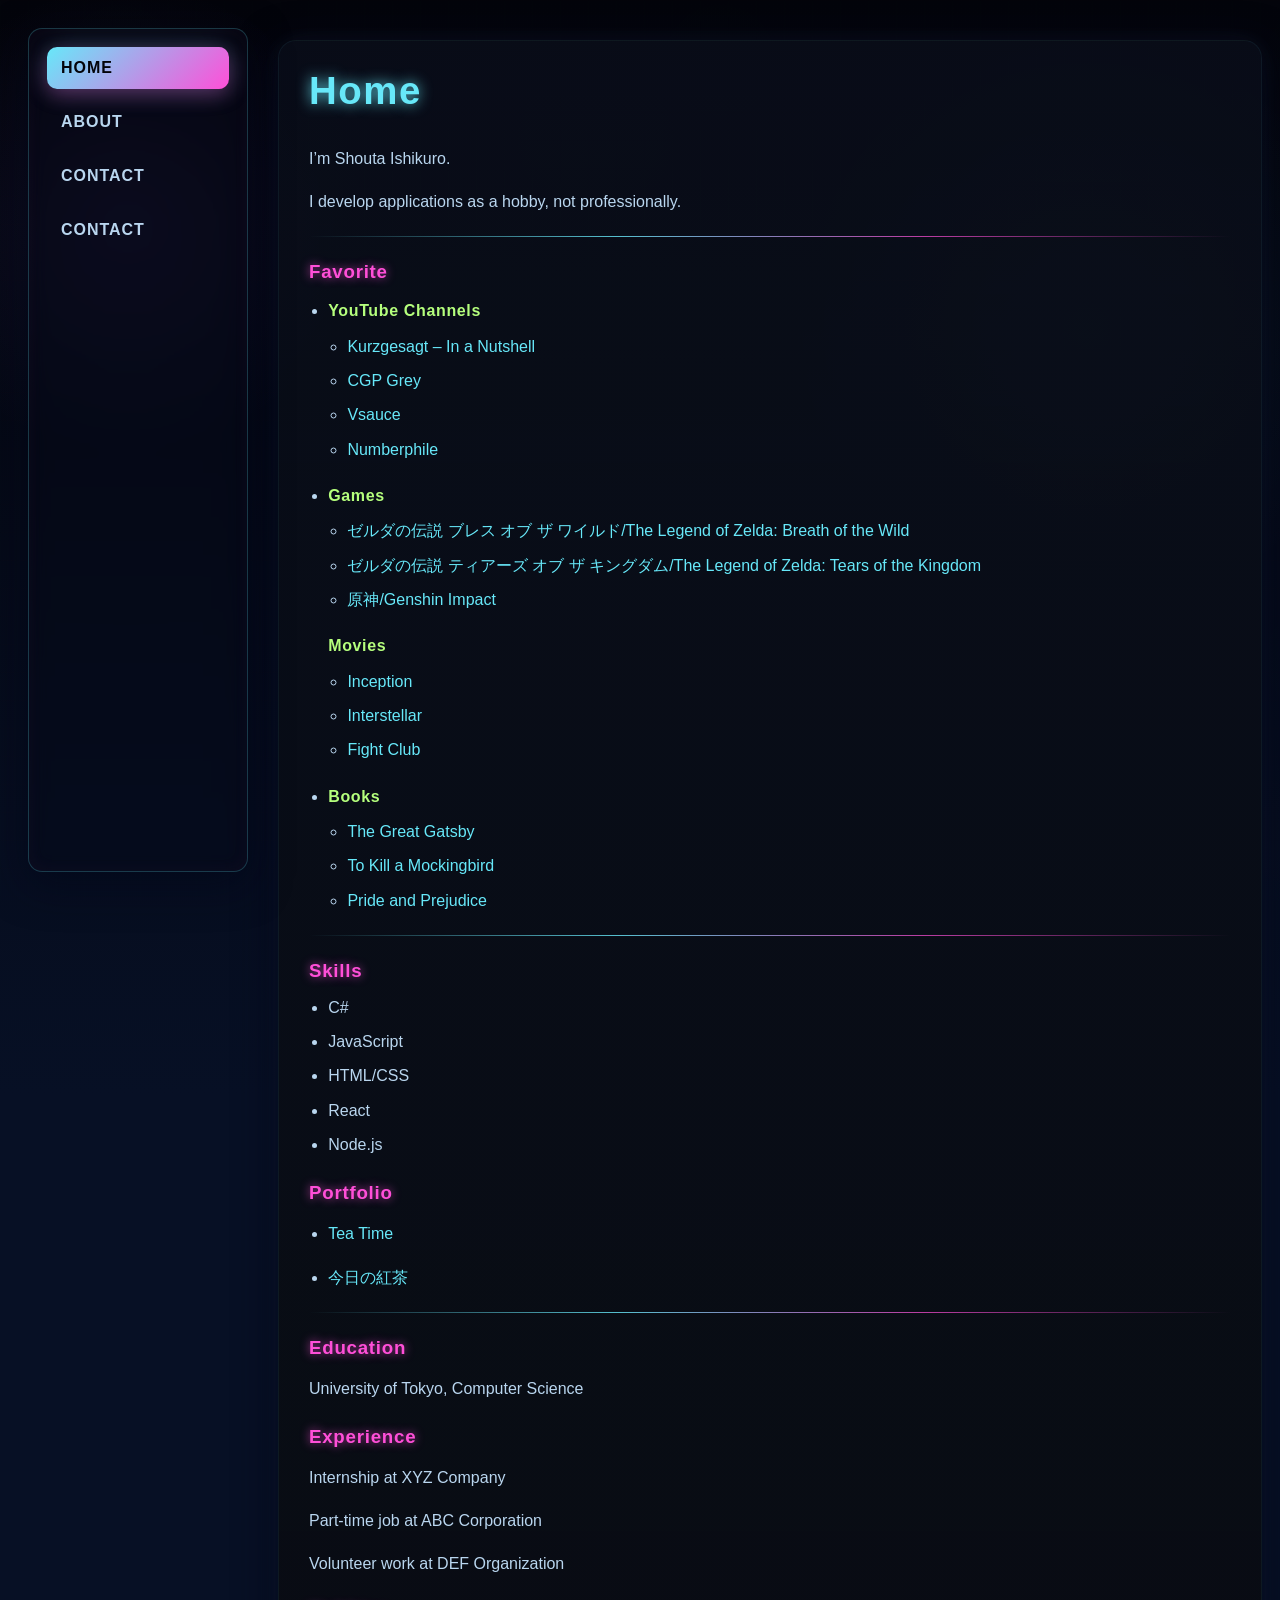
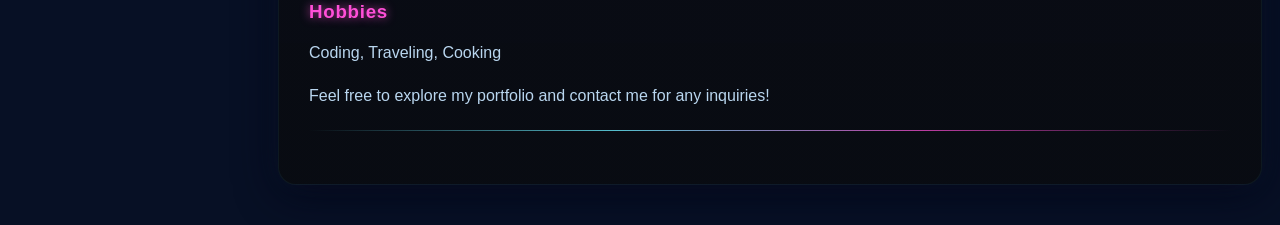
==== index.html @ 8cbec2af "add a" ====
<!DOCTYPE html>
<html lang="ja">

<head>
  <meta charset="UTF-8">
  <meta name="viewport" content="width=device-width, initial-scale=1">
  <title>Vanilla JS SPA</title>
  <link rel="stylesheet" href="styles.css">
</head>

<body>
  <nav>
    <a href="#home" id="link-home">Home</a>
    <a href="#about" id="link-about">About</a>
    <a href="#contact" id="link-contact">Contact</a>
    <a href="./cyberpunk" id="link-contact">Contact</a>
  </nav>
  <div id="app"></div>
  <script>
    // ページごとのコンテンツ定義
    const homeContent = `
    <h2>Home</h2>
    <p>I’m Shouta Ishikuro.</p>
    <p>I develop applications as a hobby, not professionally.</p>
    <hr>
    <h3>Favorite</h3>
    <ul>
      <li>
    <h4>YouTube Channels</h4>
    <ul>
      <li><a href="https://www.youtube.com/channel/UCXuqSBlHAE6Xw-yeJA0Tunw">Kurzgesagt – In a Nutshell</a></li>
      <li><a href="https://www.youtube.com/user/CGPGrey">CGP Grey</a></li>
      <li><a href="https://www.youtube.com/user/Vsauce">Vsauce</a></li>
      <li><a href="https://www.youtube.com/user/Numberphile">Numberphile</a></li>
    </ul>
    </li>
    <li>
    <h4>Games</h4>
    <ul>
      <li><a href="https://www.nintendo.co.jp/switch/av5ja/index.html">ゼルダの伝説 ブレス オブ ザ ワイルド/The Legend of Zelda: Breath of the Wild</a></li>
      <li><a href="https://www.nintendo.co.jp/switch/av5ja/index.html">ゼルダの伝説 ティアーズ オブ ザ キングダム/The Legend of Zelda: Tears of the Kingdom</a></li>
      <li><a href="https://genshin.hoyoverse.com">原神/Genshin Impact</a></li>
    </ul>
    </li>
    <h4>Movies</h4>
    <ul>
      <li><a href="https://www.imdb.com/title/tt1375666/">Inception</a></li>
      <li><a href="https://www.imdb.com/title/tt0816692/">Interstellar</a></li>
      <li><a href="https://www.imdb.com/title/tt0137523/">Fight Club</a></li>  
    </ul>
    </li>
    <li>
    <h4>Books</h4>
    <ul>
      <li><a href="https://www.goodreads.com/book/show/4671.The_Great_Gatsby">The Great Gatsby</a></li>
      <li><a href="https://www.goodreads.com/book/show/2657.To_Kill_a_Mockingbird">To Kill a Mockingbird</a></li>
      <li><a href="https://www.goodreads.com/book/show/1885.Pride_and_Prejudice">Pride and Prejudice</a></li>
    </ul>
    </li>
    </ul>
    <hr>
    <h3>Skills</h3>
    <ul>
      <li>C#</li>
      <li>JavaScript</li>
      <li>HTML/CSS</li>
      <li>React</li>
      <li>Node.js</li>
      </ul>

    <h3>Portfolio</h3>
    <ul>
      <li><p><a href="https://shota1496.github.io/teatime/">Tea Time</a></p></li>
    <li><p><a href="https://script.google.com/macros/s/AKfycbxkWmOO2CCZWPg2HkZb6D73mqzwtwuCRVFu-wHGIav3q9vxldm5Qk-zoHGo-ZDUVIit3A/exec">今日の紅茶</a></p></li>
    </ul>

      
      <hr>
      <h3>Education</h3>
    <p>University of Tokyo, Computer Science</p>
    <h3>Experience</h3>
    <p>Internship at XYZ Company</p>
    <p>Part-time job at ABC Corporation</p>
    <p>Volunteer work at DEF Organization</p>
    <h3>Hobbies</h3>
    <p>Coding, Traveling, Cooking</p>
    <p>Feel free to explore my portfolio and contact me for any inquiries!</p>
    <hr>
      `;
    const routes = {
      home: homeContent,
      about: "<h2>About</h2><p>This is a simple Single Page Application (SPA) built with vanilla JavaScript. It demonstrates basic routing and dynamic content rendering without using any frameworks.</p>",
      contact: "<h2>Contact</h2><p><a href=\"mailto:shota_ishikuro@outlook.com\">Contact us</a></p>",
    };

    // ページ描画関数
    function renderPage() {
      const hash = location.hash.replace("#", "") || "home"; // デフォルトはhome
      const app = document.getElementById("app");

      // コンテンツ描画
      app.innerHTML = routes[hash] || "<h2>404</h2><p>Page not found</p>";

      // ナビゲーションのアクティブ表示
      document.querySelectorAll("nav a").forEach(a => {
        a.classList.toggle("active", a.getAttribute("href") === "#" + hash);
      });
    }

    // ハッシュ変更時にページ更新
    window.addEventListener("hashchange", renderPage);

    // 初期表示
    renderPage();
  </script>
</body>
</html>
---- styles.css ----
:root {
  --bg-1: #03040a;
  --bg-2: #071025;
  --panel: rgba(15, 23, 42, 0.7);
  --panel-strong: rgba(10, 14, 26, 0.9);
  --cyan: #67e8f9;
  --pink: #ff4fd8;
  --purple: #8b5cf6;
  --lime: #b5ff7d;
  --text: #e5f4ff;
  --muted: #b9d6ef;
  --border: rgba(103, 232, 249, 0.22);
  --shadow-cyan: rgba(103, 232, 249, 0.5);
  --shadow-pink: rgba(255, 79, 216, 0.5);
}

* {
  box-sizing: border-box;
}

html {
  scroll-behavior: smooth;
}

/* layout: make body a horizontal flex container so nav sits vertically on the left */
body {
  margin: 0;
  min-height: 100vh;
  font-family: Inter, "Segoe UI", sans-serif;
  color: var(--text);
  background:
    radial-gradient(circle at 10% 12%, rgba(139, 92, 246, 0.08), transparent 12%),
    radial-gradient(circle at 85% 18%, rgba(103, 232, 249, 0.06), transparent 16%),
    linear-gradient(180deg, var(--bg-1) 0%, var(--bg-2) 60%);
  display: flex;
  flex-direction: row; /* <-- vertical nav on left, content on right */
  justify-content: center;
  align-items: flex-start;
  gap: 28px; /* space between nav and content */
  padding: 40px 18px;
  position: relative;
  overflow: visible;
}

/* subtle futuristic grid overlay */
body::after {
  content: "";
  position: fixed;
  inset: 0;
  pointer-events: none;
  mix-blend-mode: overlay;
  opacity: 0.12; /* subtle */
  background-image:
    linear-gradient(transparent 0.98px, rgba(103,232,249,0.06) 0.98px),
    linear-gradient(90deg, transparent 0.98px, rgba(255,79,216,0.035) 0.98px),
    radial-gradient(circle at 20% 10%, rgba(103,232,249,0.04), transparent 8%),
    radial-gradient(circle at 85% 20%, rgba(255,79,216,0.03), transparent 10%);
  background-size: 28px 28px, 28px 28px, 600px 600px, 700px 700px;
  filter: blur(0.6px) saturate(120%);
  transform: translateZ(0);
}

/* a faint animated scanline for life */
@keyframes scan {
  0% { background-position: 0% 0%, 0% 0%, 0% 0%, 0% 0%; }
  50% { background-position: -10px -10px, 8px 6px, 2px 1px, -3px 3px; }
  100% { background-position: 0% 0%, 0% 0%, 0% 0%, 0% 0%; }
}

body::before {
  content: "";
  position: fixed;
  inset: 0;
  pointer-events: none;
  opacity: 0.06;
  background-image: linear-gradient(0deg, rgba(255,255,255,0.02) 1px, transparent 1px);
  background-size: 100% 24px;
  animation: scan 8s linear infinite;
}

/* NAV: fixed vertical sidebar */
nav {
  position: fixed;       /* stay visible while scrolling */
  left: 28px;
  top: 28px;
  z-index: 50;
  display: flex;
  flex-direction: column; /* vertical links */
  align-items: stretch;
  gap: 12px;
  width: 220px; /* fixed sidebar width */
  max-width: 28vw;
  height: calc(100vh - 56px);
  padding: 18px;
  border: 1px solid var(--border);
  border-radius: 14px;
  background: rgba(7, 11, 20, 0.45);
  box-shadow: 0 12px 40px rgba(2,6,23,0.6), inset 0 0 18px rgba(255, 79, 216, 0.04);
  backdrop-filter: blur(10px) saturate(120%);
  overflow: auto;
}

nav a {
  position: relative;
  display: inline-flex;
  align-items: center;
  justify-content: flex-start; /* left-align label */
  gap: 10px;
  width: 100%;
  padding: 12px 14px;
  text-decoration: none;
  color: var(--muted);
  font-weight: 700;
  letter-spacing: 0.06em;
  text-transform: uppercase;
  border-radius: 10px;
  transition: all 0.18s ease;
}

nav a:hover {
  color: var(--text);
  text-shadow: 0 0 10px rgba(103, 232, 249, 0.9);
  transform: translateY(-2px);
  box-shadow: 0 10px 30px rgba(2,6,23,0.6), 0 0 18px rgba(103,232,249,0.06);
}

nav a.active {
  color: var(--bg-1);
  background: linear-gradient(135deg, var(--cyan), var(--pink));
  box-shadow: 0 6px 20px rgba(255, 79, 216, 0.28), 0 0 28px rgba(103, 232, 249, 0.22);
}

/* main content area: offset to the right of fixed sidebar */
#app {
  flex: 1 1 680px; /* grow to fill remaining space */
  width: min(980px, 100%);
  margin: 0; /* controlled by left offset instead */
  padding: 28px 30px 32px;
  border: 1px solid rgba(103,232,249,0.06);
  border-radius: 18px;
  background: linear-gradient(180deg, rgba(10, 14, 26, 0.84), rgba(9, 12, 18, 0.96));
  box-shadow:
    0 8px 40px rgba(2, 6, 23, 0.9),
    0 0 22px rgba(103, 232, 249, 0.06),
    0 0 28px rgba(255, 79, 216, 0.04);
  position: relative;
  z-index: 2;
  margin-left: 260px; /* nav width (220) + gap/breathing room */
}

h2, h3, h4 {
  margin-top: 0;
  letter-spacing: 0.04em;
}

h2 {
  color: var(--cyan);
  text-shadow: 0 0 14px rgba(103, 232, 249, 0.9);
  font-size: clamp(1.8rem, 3vw, 2.5rem);
}

h3 {
  color: var(--pink);
  margin-top: 1.5rem;
  margin-bottom: 0.75rem;
  text-shadow: 0 0 10px rgba(255, 79, 216, 0.7);
}

h4 {
  color: var(--lime);
  margin: 0.9rem 0 0.5rem;
}

p, li, ul {
  color: var(--muted);
  line-height: 1.7;
}

ul {
  padding-left: 1.2rem;
  margin: 0.5rem 0 1.2rem;
}

li {
  margin-bottom: 0.45rem;
}

hr {
  height: 1px;
  border: none;
  background: linear-gradient(90deg, transparent, rgba(103, 232, 249, 0.9), rgba(255, 79, 216, 0.8), transparent);
  margin: 1.3rem 0;
  opacity: 0.9;
}

a {
  color: var(--cyan);
  text-decoration: none;
  transition: color 0.2s ease, text-shadow 0.2s ease;
}

a:hover {
  color: var(--pink);
  text-shadow: 0 0 10px rgba(255, 79, 216, 0.7);
}

#app > p:first-of-type {
  margin-top: 0.25rem;
}

/* responsive: stack nav above content on small screens and disable fixed positioning */
@media (max-width: 880px) {
  body {
    flex-direction: column;
    align-items: center;
    padding: 24px 12px;
  }

  nav {
    position: static; /* disable fixed sidebar on small screens */
    top: auto;
    left: auto;
    height: auto;
    width: min(980px, 100%);
    flex-direction: row; /* horizontal pill nav for small screens */
    align-items: center;
    justify-content: center;
    border-radius: 999px;
    padding: 10px 14px;
    margin-bottom: 18px;
    max-width: 980px;
  }

  nav a { justify-content: center; min-width: 72px; padding: 9px 12px; }

  #app { width: min(980px, 100%); padding: 22px 18px 24px; border-radius: 16px; margin-left: 0; }
}
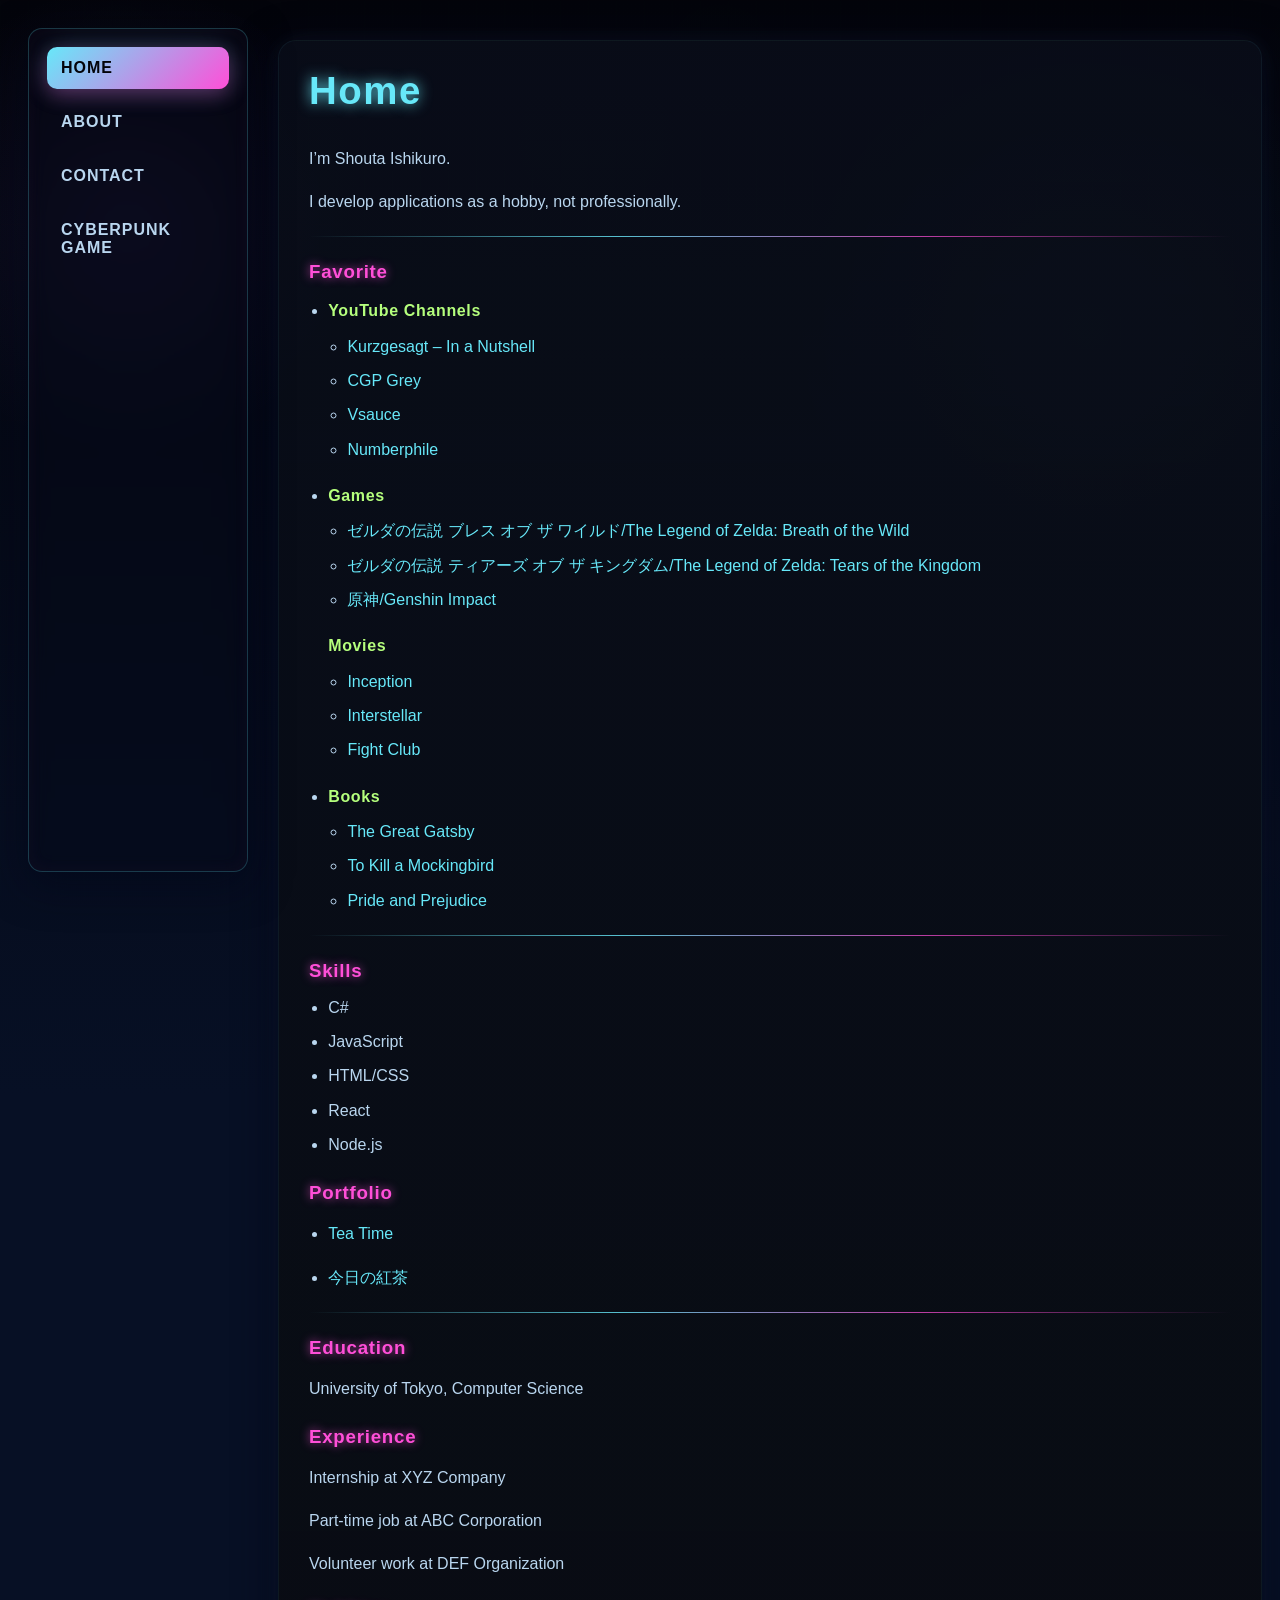
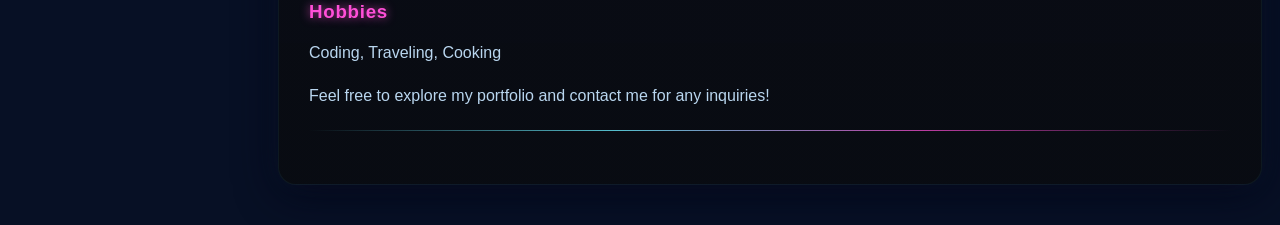
==== commit bf5aaee2: "change content" ====
--- a/index.html
+++ b/index.html
@@ -13,7 +13,7 @@
     <a href="#home" id="link-home">Home</a>
     <a href="#about" id="link-about">About</a>
     <a href="#contact" id="link-contact">Contact</a>
-    <a href="./cyberpunk" id="link-contact">Contact</a>
+    <a href="./cyberpunk">Cyberpunk Game</a>
   </nav>
   <div id="app"></div>
   <script>
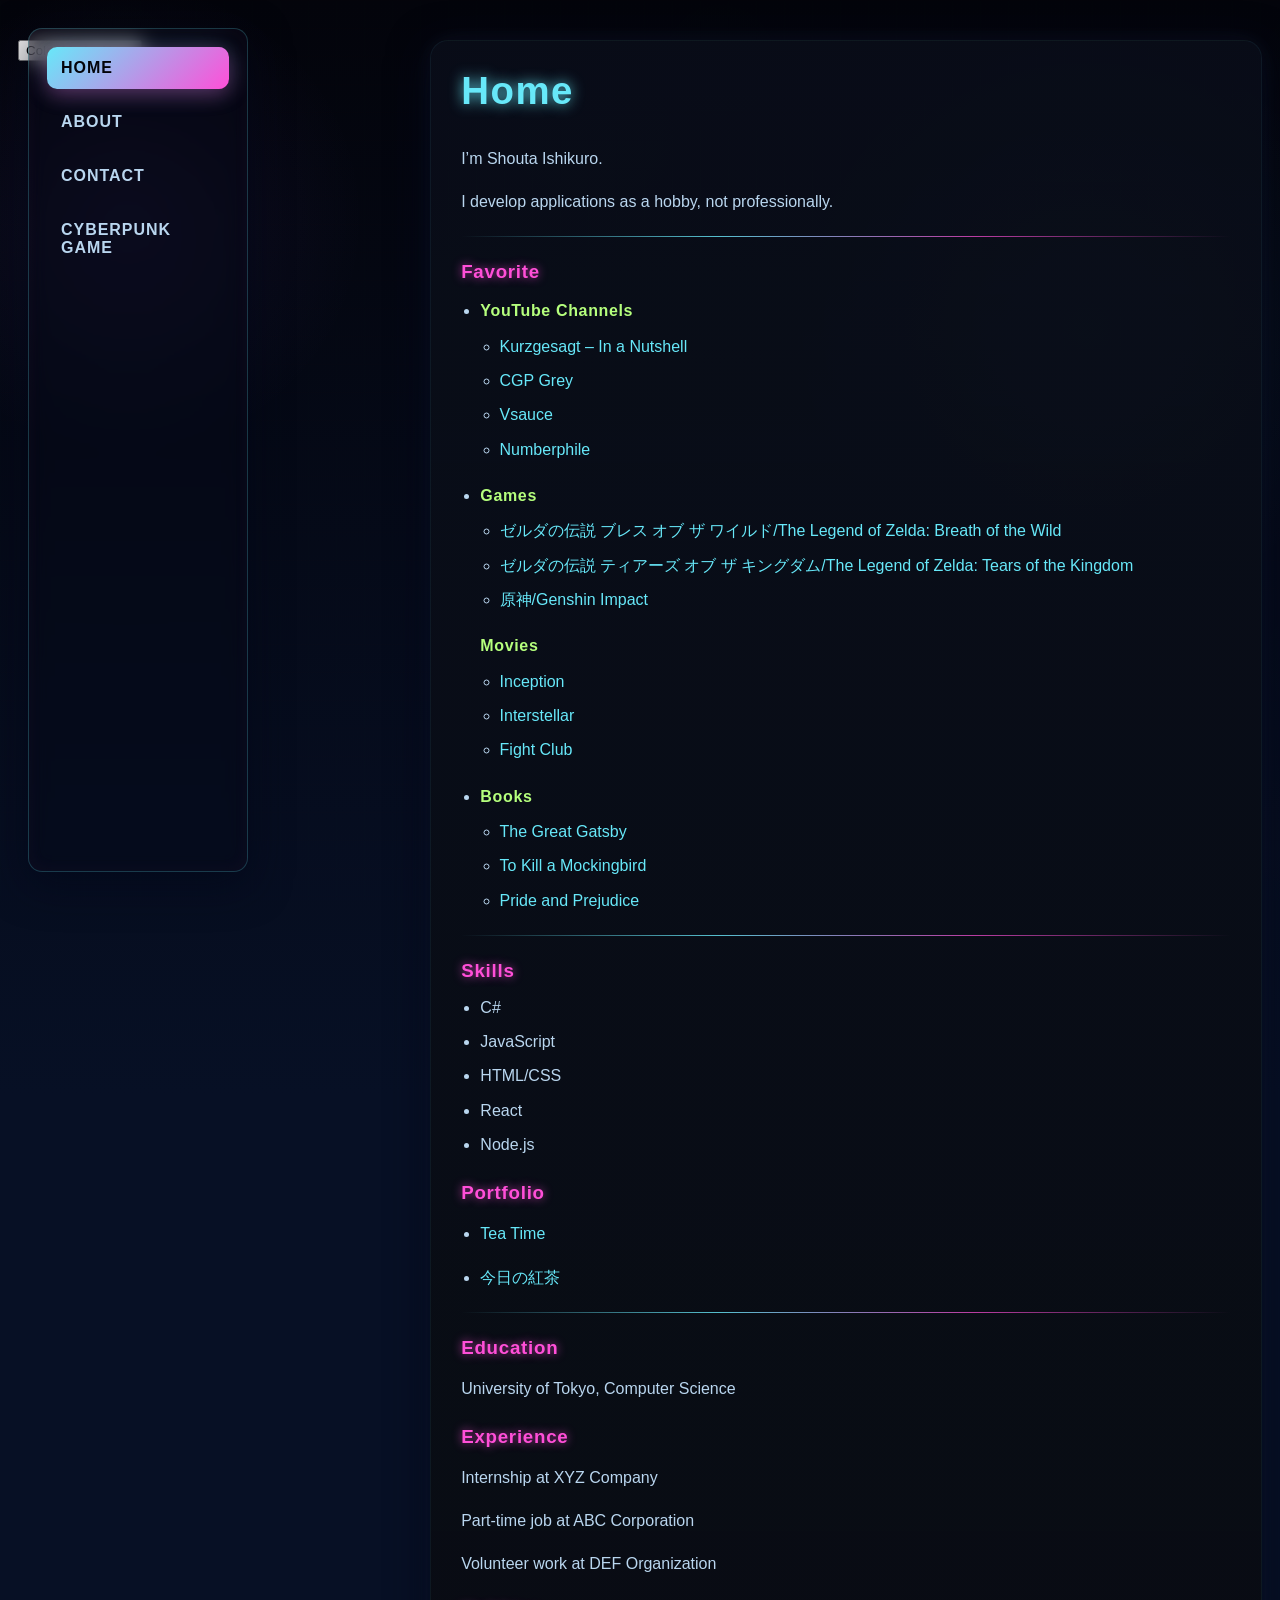
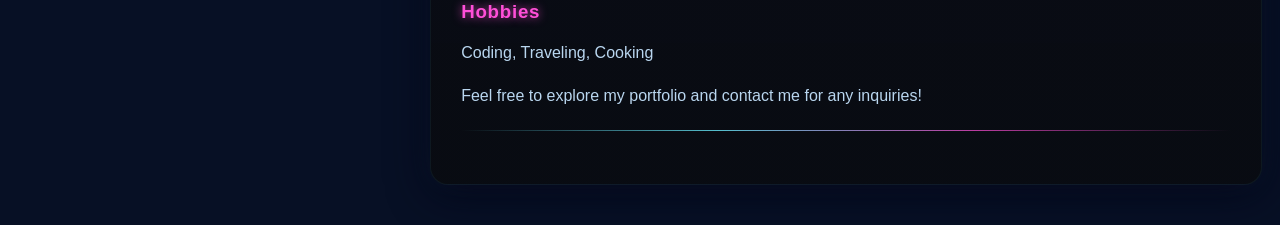
==== commit 5a667444: "Add a color-mode toggle button and a JavaScript theme switcher for the main portfolio page." ====
--- a/index.html
+++ b/index.html
@@ -9,6 +9,7 @@
 </head>
 
 <body>
+  <button id="themeToggle" class="theme-toggle" type="button" aria-label="Change color mode">Color Mode</button>
   <nav>
     <a href="#home" id="link-home">Home</a>
     <a href="#about" id="link-about">About</a>
@@ -89,9 +90,66 @@
       `;
     const routes = {
       home: homeContent,
-      about: "<h2>About</h2><p>This is a simple Single Page Application (SPA) built with vanilla JavaScript. It demonstrates basic routing and dynamic content rendering without using any frameworks.</p>",
+      about: "<h2>About</h2><p>This is a simple Single Page Application (SPA) built with vanilla JavaScript. It demonstrates basic routing and dynamic content rendering without using any framework.</p>",
       contact: "<h2>Contact</h2><p><a href=\"mailto:shota_ishikuro@outlook.com\">Contact us</a></p>",
     };
+
+    const themes = [
+      {
+        name: 'Neon',
+        bg1: '#03040a',
+        bg2: '#071025',
+        cyan: '#67e8f9',
+        pink: '#ff4fd8',
+        lime: '#b5ff7d',
+        text: '#e5f4ff',
+        muted: '#b9d6ef',
+        border: 'rgba(103, 232, 249, 0.22)',
+      },
+      {
+        name: 'Sunset',
+        bg1: '#120c0d',
+        bg2: '#2b1016',
+        cyan: '#fbbf24',
+        pink: '#fb7185',
+        lime: '#fca5a5',
+        text: '#fff7ed',
+        muted: '#fed7aa',
+        border: 'rgba(251, 191, 36, 0.28)',
+      },
+      {
+        name: 'Forest',
+        bg1: '#071a14',
+        bg2: '#112b22',
+        cyan: '#6ee7b7',
+        pink: '#34d399',
+        lime: '#bbf7d0',
+        text: '#ecfdf5',
+        muted: '#d1fae5',
+        border: 'rgba(110, 231, 183, 0.25)',
+      }
+    ];
+
+    let themeIndex = 0;
+    const themeToggle = document.getElementById('themeToggle');
+
+    function applyTheme(index) {
+      const theme = themes[index];
+      document.documentElement.style.setProperty('--bg-1', theme.bg1);
+      document.documentElement.style.setProperty('--bg-2', theme.bg2);
+      document.documentElement.style.setProperty('--cyan', theme.cyan);
+      document.documentElement.style.setProperty('--pink', theme.pink);
+      document.documentElement.style.setProperty('--lime', theme.lime);
+      document.documentElement.style.setProperty('--text', theme.text);
+      document.documentElement.style.setProperty('--muted', theme.muted);
+      document.documentElement.style.setProperty('--border', theme.border);
+      themeToggle.textContent = `Color Mode: ${theme.name}`;
+    }
+
+    themeToggle.addEventListener('click', () => {
+      themeIndex = (themeIndex + 1) % themes.length;
+      applyTheme(themeIndex);
+    });
 
     // ページ描画関数
     function renderPage() {
@@ -110,7 +168,7 @@
     // ハッシュ変更時にページ更新
     window.addEventListener("hashchange", renderPage);
 
-    // 初期表示
+    applyTheme(themeIndex);
     renderPage();
   </script>
 </body>
--- a/styles.css
+++ b/styles.css
@@ -39,7 +39,7 @@
   gap: 28px; /* space between nav and content */
   padding: 40px 18px;
   position: relative;
-  overflow: visible;
+  overflow-x: hidden;
 }
 
 /* subtle futuristic grid overlay */
@@ -225,13 +225,56 @@
     flex-direction: row; /* horizontal pill nav for small screens */
     align-items: center;
     justify-content: center;
+    flex-wrap: wrap;
     border-radius: 999px;
     padding: 10px 14px;
     margin-bottom: 18px;
     max-width: 980px;
   }
 
-  nav a { justify-content: center; min-width: 72px; padding: 9px 12px; }
-
-  #app { width: min(980px, 100%); padding: 22px 18px 24px; border-radius: 16px; margin-left: 0; }
-}
+  nav a {
+    justify-content: center;
+    min-width: 72px;
+    padding: 9px 12px;
+    text-align: center;
+    flex: 1 1 auto;
+  }
+
+  #app {
+    width: min(980px, 100%);
+    padding: 22px 18px 24px;
+    border-radius: 16px;
+    margin-left: 0;
+  }
+}
+
+@media (max-width: 480px) {
+  body {
+    padding: 14px 10px 20px;
+    gap: 14px;
+  }
+
+  nav {
+    padding: 8px 10px;
+    border-radius: 22px;
+  }
+
+  nav a {
+    font-size: 0.68rem;
+    letter-spacing: 0.04em;
+    padding: 8px 10px;
+    min-width: 0;
+  }
+
+  #app {
+    padding: 18px 14px 20px;
+  }
+
+  h2 {
+    font-size: clamp(1.5rem, 8vw, 1.9rem);
+  }
+
+  p, li, ul {
+    font-size: 0.96rem;
+  }
+}
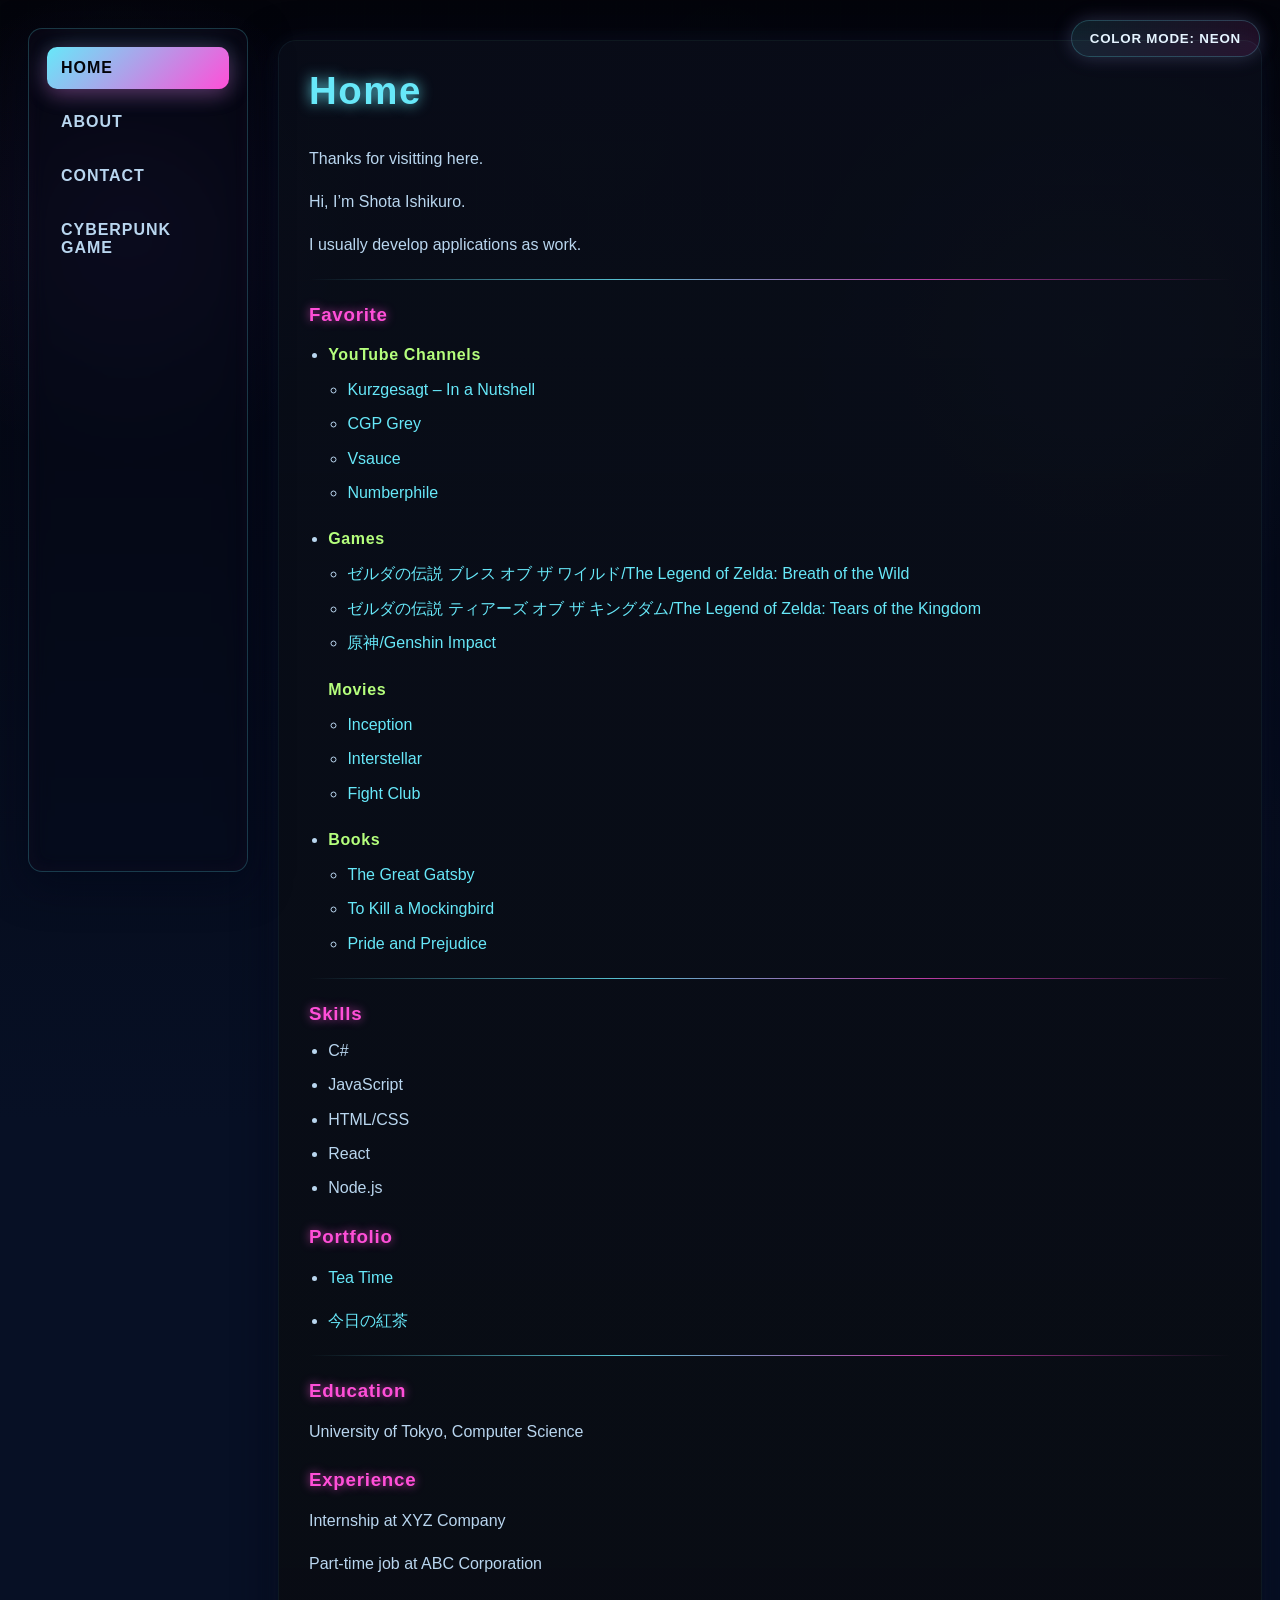
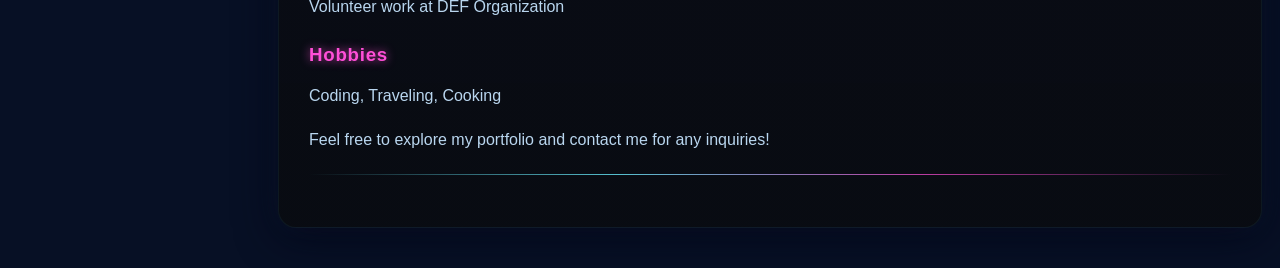
==== commit 0033b5e9: "site information Updated title and modified home content to reflect personal branding." ====
--- a/index.html
+++ b/index.html
@@ -4,7 +4,7 @@
 <head>
   <meta charset="UTF-8">
   <meta name="viewport" content="width=device-width, initial-scale=1">
-  <title>Vanilla JS SPA</title>
+  <title>Shota Ishikuro</title>
   <link rel="stylesheet" href="styles.css">
 </head>
 
@@ -21,8 +21,9 @@
     // ページごとのコンテンツ定義
     const homeContent = `
     <h2>Home</h2>
-    <p>I’m Shouta Ishikuro.</p>
-    <p>I develop applications as a hobby, not professionally.</p>
+    <p>Thanks for visitting here.</p>
+    <p>Hi, I’m Shota Ishikuro.</p>
+    <p>I usually develop applications as work.</p>
     <hr>
     <h3>Favorite</h3>
     <ul>
--- a/styles.css
+++ b/styles.css
@@ -22,7 +22,23 @@
   scroll-behavior: smooth;
 }
 
-/* layout: make body a horizontal flex container so nav sits vertically on the left */
+@keyframes scan {
+  0% { background-position: 0% 0%, 0% 0%, 0% 0%, 0% 0%; }
+  50% { background-position: -10px -10px, 8px 6px, 2px 1px, -3px 3px; }
+  100% { background-position: 0% 0%, 0% 0%, 0% 0%, 0% 0%; }
+}
+
+@keyframes glowPulse {
+  0% { box-shadow: 0 0 0 rgba(103, 232, 249, 0), 0 0 0 rgba(255, 79, 216, 0); }
+  50% { box-shadow: 0 0 18px rgba(103, 232, 249, 0.18), 0 0 22px rgba(255, 79, 216, 0.18); }
+  100% { box-shadow: 0 0 0 rgba(103, 232, 249, 0), 0 0 0 rgba(255, 79, 216, 0); }
+}
+
+@keyframes floatAura {
+  0%, 100% { transform: translate3d(0, 0, 0) scale(1); opacity: 0.8; }
+  50% { transform: translate3d(0, -8px, 0) scale(1.04); opacity: 1; }
+}
+
 body {
   margin: 0;
   min-height: 100vh;
@@ -33,23 +49,22 @@
     radial-gradient(circle at 85% 18%, rgba(103, 232, 249, 0.06), transparent 16%),
     linear-gradient(180deg, var(--bg-1) 0%, var(--bg-2) 60%);
   display: flex;
-  flex-direction: row; /* <-- vertical nav on left, content on right */
+  flex-direction: row;
   justify-content: center;
   align-items: flex-start;
-  gap: 28px; /* space between nav and content */
+  gap: 28px;
   padding: 40px 18px;
   position: relative;
   overflow-x: hidden;
 }
 
-/* subtle futuristic grid overlay */
 body::after {
   content: "";
   position: fixed;
   inset: 0;
   pointer-events: none;
   mix-blend-mode: overlay;
-  opacity: 0.12; /* subtle */
+  opacity: 0.12;
   background-image:
     linear-gradient(transparent 0.98px, rgba(103,232,249,0.06) 0.98px),
     linear-gradient(90deg, transparent 0.98px, rgba(255,79,216,0.035) 0.98px),
@@ -57,14 +72,7 @@
     radial-gradient(circle at 85% 20%, rgba(255,79,216,0.03), transparent 10%);
   background-size: 28px 28px, 28px 28px, 600px 600px, 700px 700px;
   filter: blur(0.6px) saturate(120%);
-  transform: translateZ(0);
-}
-
-/* a faint animated scanline for life */
-@keyframes scan {
-  0% { background-position: 0% 0%, 0% 0%, 0% 0%, 0% 0%; }
-  50% { background-position: -10px -10px, 8px 6px, 2px 1px, -3px 3px; }
-  100% { background-position: 0% 0%, 0% 0%, 0% 0%, 0% 0%; }
+  animation: floatAura 10s ease-in-out infinite;
 }
 
 body::before {
@@ -78,17 +86,39 @@
   animation: scan 8s linear infinite;
 }
 
-/* NAV: fixed vertical sidebar */
+.theme-toggle {
+  position: fixed;
+  top: 20px;
+  right: 20px;
+  z-index: 100;
+  border: 1px solid var(--border);
+  background: linear-gradient(135deg, rgba(103, 232, 249, 0.12), rgba(255, 79, 216, 0.12));
+  color: var(--text);
+  border-radius: 999px;
+  padding: 10px 18px;
+  font-weight: 700;
+  letter-spacing: 0.06em;
+  text-transform: uppercase;
+  cursor: pointer;
+  box-shadow: 0 0 18px rgba(103, 232, 249, 0.16), 0 0 24px rgba(255, 79, 216, 0.1);
+  transition: transform 0.2s ease, box-shadow 0.2s ease;
+}
+
+.theme-toggle:hover {
+  transform: translateY(-2px) scale(1.02);
+  box-shadow: 0 0 20px rgba(103, 232, 249, 0.28), 0 0 28px rgba(255, 79, 216, 0.18);
+}
+
 nav {
-  position: fixed;       /* stay visible while scrolling */
+  position: fixed;
   left: 28px;
   top: 28px;
   z-index: 50;
   display: flex;
-  flex-direction: column; /* vertical links */
+  flex-direction: column;
   align-items: stretch;
   gap: 12px;
-  width: 220px; /* fixed sidebar width */
+  width: 220px;
   max-width: 28vw;
   height: calc(100vh - 56px);
   padding: 18px;
@@ -98,13 +128,14 @@
   box-shadow: 0 12px 40px rgba(2,6,23,0.6), inset 0 0 18px rgba(255, 79, 216, 0.04);
   backdrop-filter: blur(10px) saturate(120%);
   overflow: auto;
+  animation: glowPulse 5s ease-in-out infinite;
 }
 
 nav a {
   position: relative;
   display: inline-flex;
   align-items: center;
-  justify-content: flex-start; /* left-align label */
+  justify-content: flex-start;
   gap: 10px;
   width: 100%;
   padding: 12px 14px;
@@ -130,11 +161,10 @@
   box-shadow: 0 6px 20px rgba(255, 79, 216, 0.28), 0 0 28px rgba(103, 232, 249, 0.22);
 }
 
-/* main content area: offset to the right of fixed sidebar */
 #app {
-  flex: 1 1 680px; /* grow to fill remaining space */
+  flex: 1 1 680px;
   width: min(980px, 100%);
-  margin: 0; /* controlled by left offset instead */
+  margin: 0;
   padding: 28px 30px 32px;
   border: 1px solid rgba(103,232,249,0.06);
   border-radius: 18px;
@@ -145,7 +175,22 @@
     0 0 28px rgba(255, 79, 216, 0.04);
   position: relative;
   z-index: 2;
-  margin-left: 260px; /* nav width (220) + gap/breathing room */
+  margin-left: 260px;
+  overflow: hidden;
+}
+
+#app::before {
+  content: "";
+  position: absolute;
+  inset: 0;
+  background: linear-gradient(120deg, transparent 0%, rgba(103,232,249,0.05) 48%, transparent 100%);
+  transform: translateX(-100%);
+  animation: sheen 8s ease-in-out infinite;
+}
+
+@keyframes sheen {
+  0% { transform: translateX(-100%); }
+  40%, 100% { transform: translateX(100%); }
 }
 
 h2, h3, h4 {
@@ -208,7 +253,6 @@
   margin-top: 0.25rem;
 }
 
-/* responsive: stack nav above content on small screens and disable fixed positioning */
 @media (max-width: 880px) {
   body {
     flex-direction: column;
@@ -217,12 +261,12 @@
   }
 
   nav {
-    position: static; /* disable fixed sidebar on small screens */
+    position: static;
     top: auto;
     left: auto;
     height: auto;
     width: min(980px, 100%);
-    flex-direction: row; /* horizontal pill nav for small screens */
+    flex-direction: row;
     align-items: center;
     justify-content: center;
     flex-wrap: wrap;
@@ -254,6 +298,13 @@
     gap: 14px;
   }
 
+  .theme-toggle {
+    position: static;
+    margin: 0 auto 8px;
+    width: 100%;
+    max-width: 220px;
+  }
+
   nav {
     padding: 8px 10px;
     border-radius: 22px;
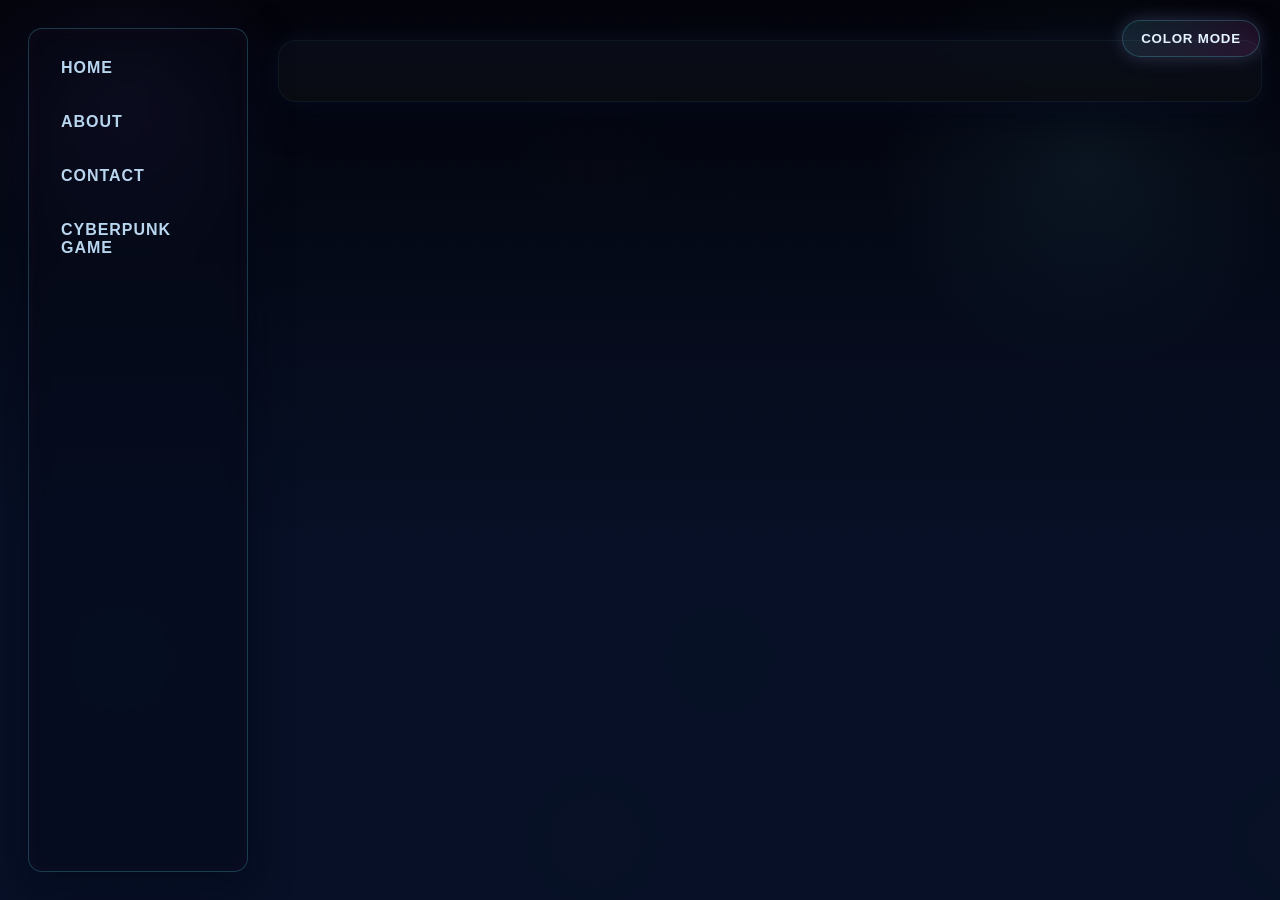
==== commit de73eff2: "Update skills list and contact message in index.html Removed specific skills from the skills list an" ====
--- a/index.html
+++ b/index.html
@@ -64,10 +64,6 @@
     <h3>Skills</h3>
     <ul>
       <li>C#</li>
-      <li>JavaScript</li>
-      <li>HTML/CSS</li>
-      <li>React</li>
-      <li>Node.js</li>
       </ul>
 
     <h3>Portfolio</h3>
@@ -86,11 +82,11 @@
     <p>Volunteer work at DEF Organization</p>
     <h3>Hobbies</h3>
     <p>Coding, Traveling, Cooking</p>
-    <p>Feel free to explore my portfolio and contact me for any inquiries!</p>
+    <p>contacts or inquiries</p>
     <hr>
       `;
     const routes = {
-      home: homeContent,
+      home: homeContent
       about: "<h2>About</h2><p>This is a simple Single Page Application (SPA) built with vanilla JavaScript. It demonstrates basic routing and dynamic content rendering without using any framework.</p>",
       contact: "<h2>Contact</h2><p><a href=\"mailto:shota_ishikuro@outlook.com\">Contact us</a></p>",
     };
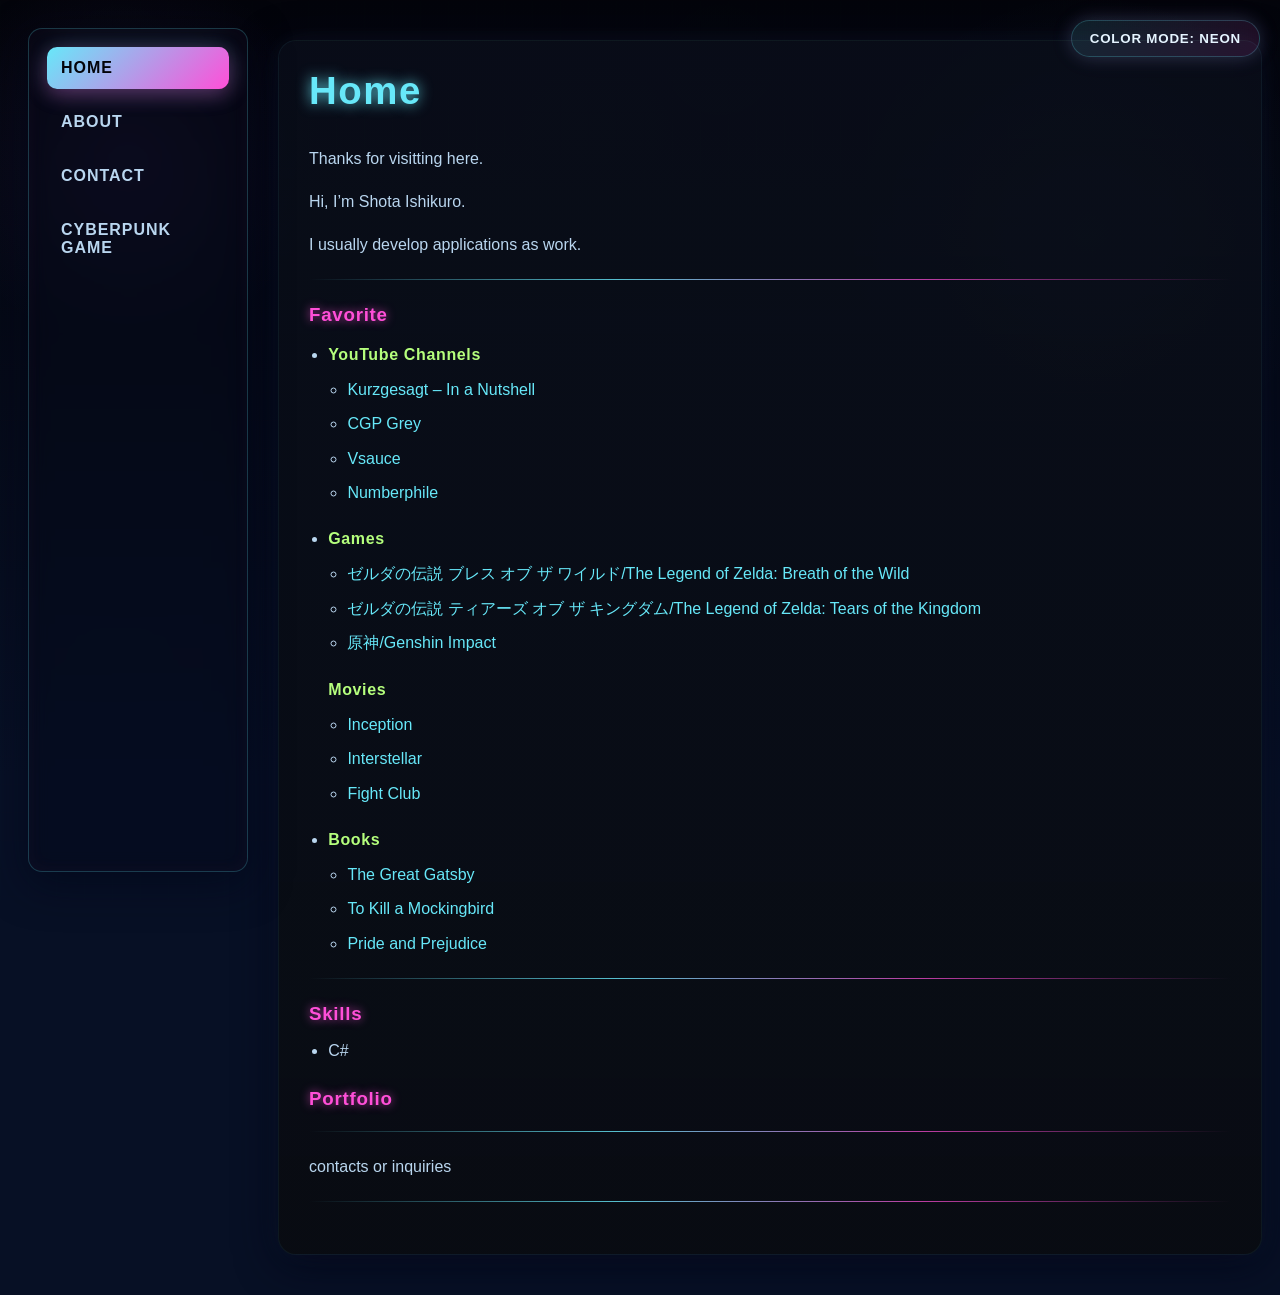
==== commit e870ec27: "Fix formatting in routes object in index.html" ====
--- a/index.html
+++ b/index.html
@@ -68,25 +68,18 @@
 
     <h3>Portfolio</h3>
     <ul>
-      <li><p><a href="https://shota1496.github.io/teatime/">Tea Time</a></p></li>
-    <li><p><a href="https://script.google.com/macros/s/AKfycbxkWmOO2CCZWPg2HkZb6D73mqzwtwuCRVFu-wHGIav3q9vxldm5Qk-zoHGo-ZDUVIit3A/exec">今日の紅茶</a></p></li>
+
     </ul>
 
       
       <hr>
-      <h3>Education</h3>
-    <p>University of Tokyo, Computer Science</p>
-    <h3>Experience</h3>
-    <p>Internship at XYZ Company</p>
-    <p>Part-time job at ABC Corporation</p>
-    <p>Volunteer work at DEF Organization</p>
-    <h3>Hobbies</h3>
-    <p>Coding, Traveling, Cooking</p>
+
+  
     <p>contacts or inquiries</p>
     <hr>
       `;
     const routes = {
-      home: homeContent
+      home: homeContent,
       about: "<h2>About</h2><p>This is a simple Single Page Application (SPA) built with vanilla JavaScript. It demonstrates basic routing and dynamic content rendering without using any framework.</p>",
       contact: "<h2>Contact</h2><p><a href=\"mailto:shota_ishikuro@outlook.com\">Contact us</a></p>",
     };
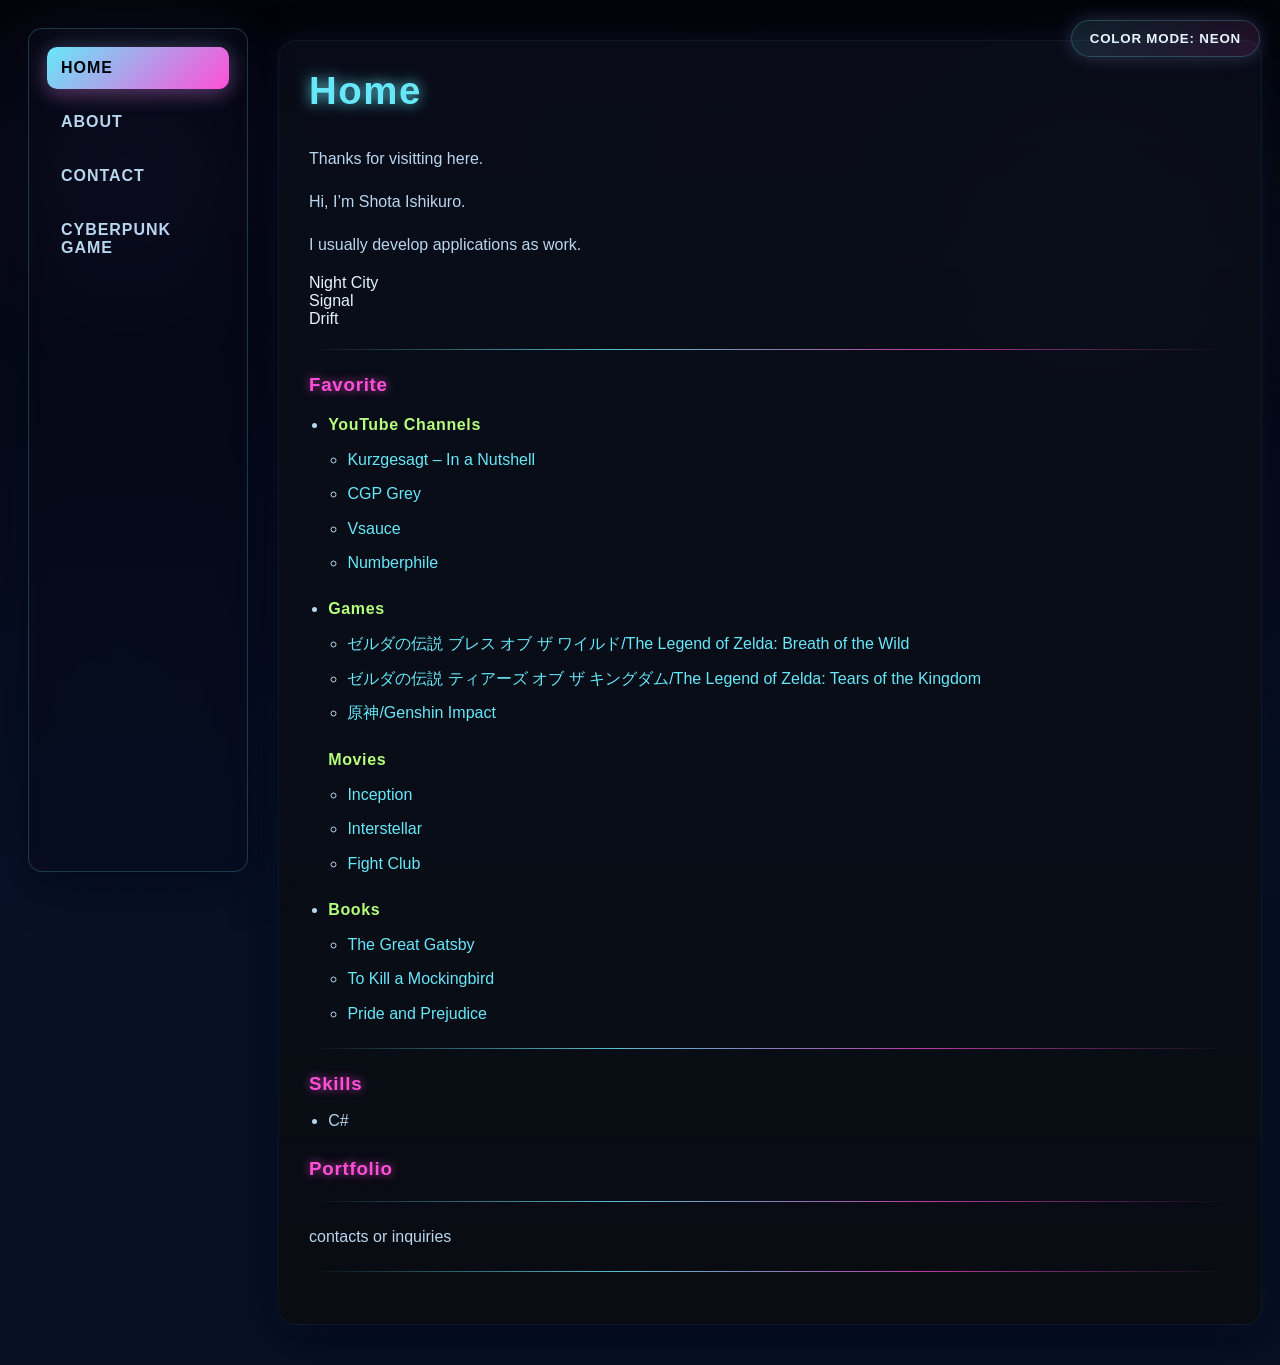
==== commit 915f2773: "Add cyberpunk artwork panels to the home tab and style them with neon-themed visuals." ====
--- a/index.html
+++ b/index.html
@@ -24,6 +24,19 @@
     <p>Thanks for visitting here.</p>
     <p>Hi, I’m Shota Ishikuro.</p>
     <p>I usually develop applications as work.</p>
+
+    <div class="cyber-gallery" aria-label="Cyberpunk illustration gallery">
+      <div class="cyber-art cyber-art--cyan">
+        <span class="art-label">Night City</span>
+      </div>
+      <div class="cyber-art cyber-art--pink">
+        <span class="art-label">Signal</span>
+      </div>
+      <div class="cyber-art cyber-art--violet">
+        <span class="art-label">Drift</span>
+      </div>
+    </div>
+
     <hr>
     <h3>Favorite</h3>
     <ul>
@@ -74,13 +87,13 @@
       
       <hr>
 
-  
+   
     <p>contacts or inquiries</p>
     <hr>
       `;
     const routes = {
       home: homeContent,
-      about: "<h2>About</h2><p>This is a simple Single Page Application (SPA) built with vanilla JavaScript. It demonstrates basic routing and dynamic content rendering without using any framework.</p>",
+      about: "<h2>About</h2><p>This is a simple Single Page Application (SPA) built with vanilla JavaScript. It demonstrates basic routing and dynamic content rendering without using any framework.</p><p>It includes themed navigation and a cyberpunk-inspired visual style.</p>",
       contact: "<h2>Contact</h2><p><a href=\"mailto:shota_ishikuro@outlook.com\">Contact us</a></p>",
     };
 
